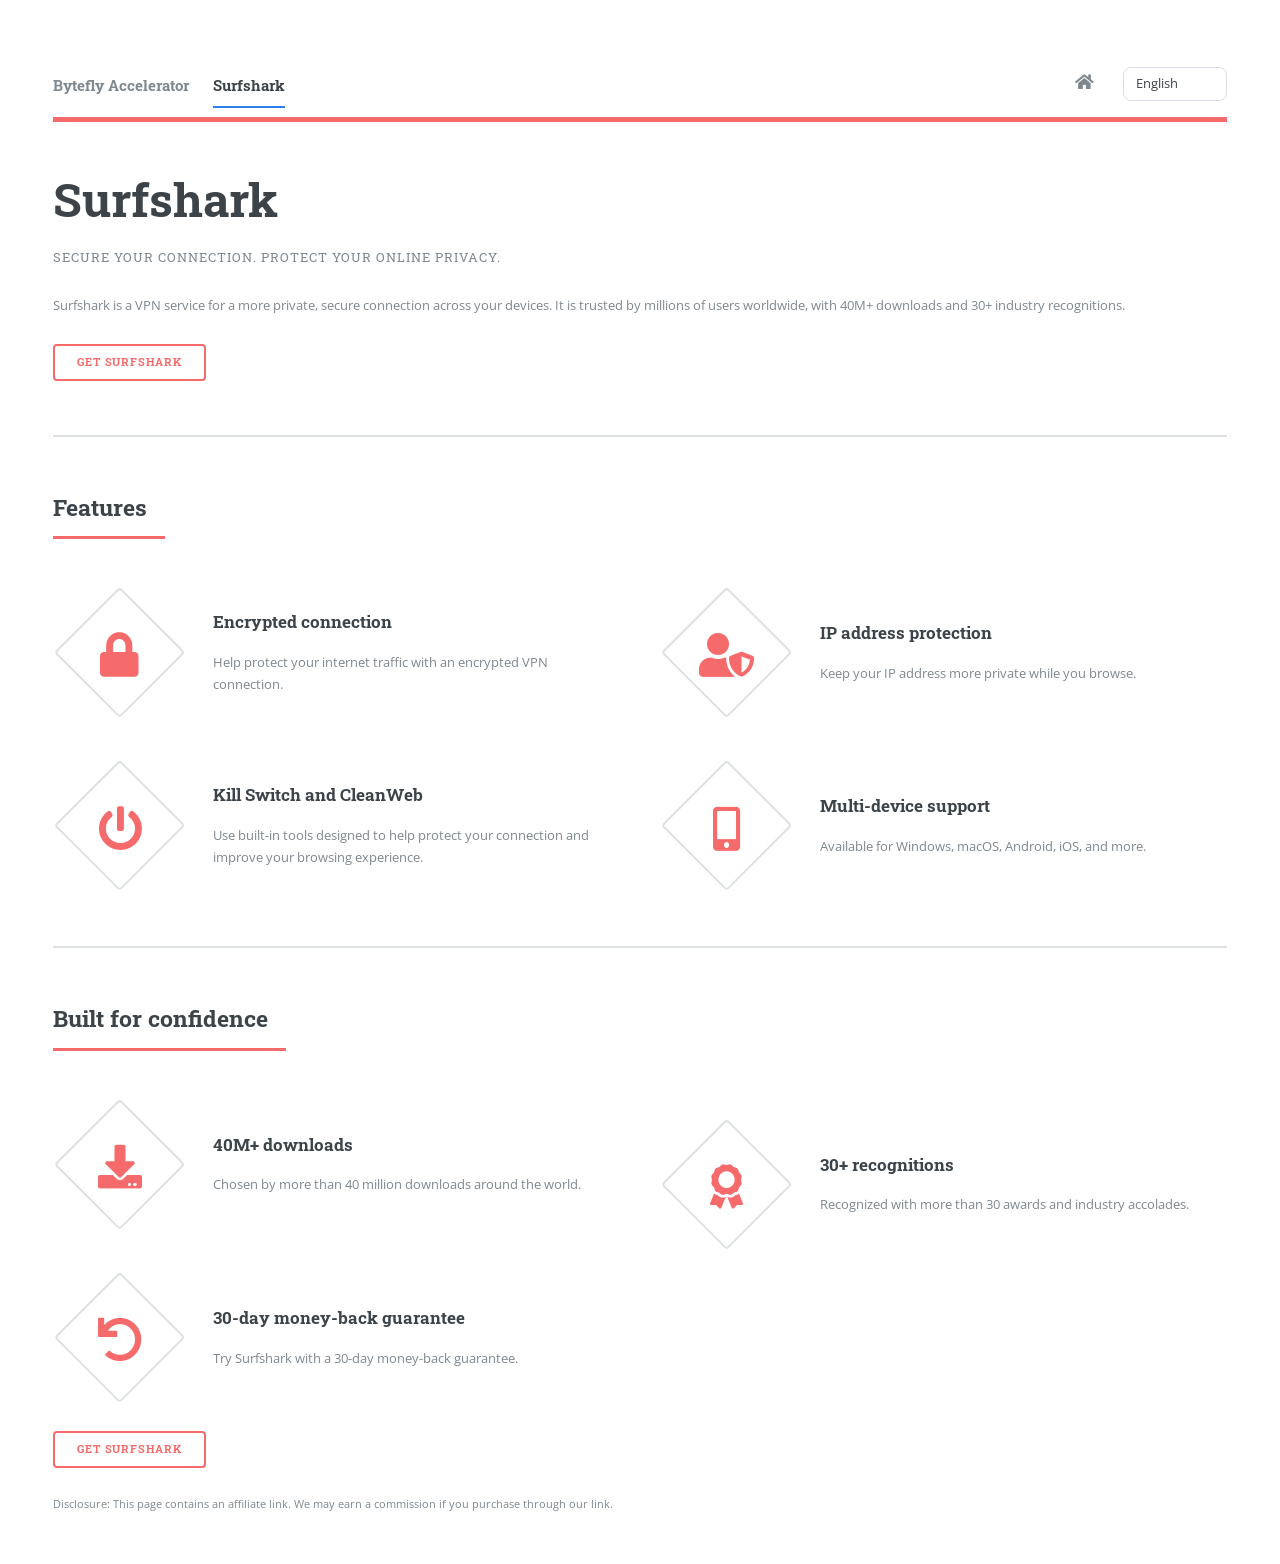
==== en/surfshark/index.html @ b94b8d94 "workflow" ====
<!DOCTYPE HTML>
<html lang="en">
	<head>
		<title>Surfshark VPN | Bytefly Accelerator</title>
		<meta charset="utf-8" />
		<meta name="viewport" content="width=device-width, initial-scale=1, user-scalable=no" />
		<meta name="description" content="Learn more about Surfshark VPN and secure your internet connection across your devices." />
		<meta name="robots" content="index,follow" />
		<link rel="canonical" href="https://www.an1688.com/en/surfshark" />
		<link rel="alternate" hreflang="zh-CN" href="https://www.an1688.com/surfshark" />
		<link rel="alternate" hreflang="en" href="https://www.an1688.com/en/surfshark" />
		<link rel="sitemap" type="application/xml" title="Sitemap" href="/sitemap.xml" />
		<link rel="icon" type="image/png" href="/images/logo.png" />
		<meta property="og:site_name" content="Bytefly Accelerator" />
		<meta property="og:title" content="Surfshark VPN | Bytefly Accelerator" />
		<meta property="og:description" content="Learn more about Surfshark VPN and secure your internet connection across your devices." />
		<meta property="og:url" content="https://www.an1688.com/en/surfshark" />
		<meta property="og:type" content="website" />
		<link rel="stylesheet" href="../../assets/css/main.css" />
	</head>
	<body>
		<div id="wrapper">
			<div id="main">
				<div class="inner">
					<header id="header">
						<nav class="site-tabs" aria-label="Site navigation">
							<a href="../../en.html">Bytefly Accelerator</a>
							<a href="./" class="active" aria-current="page">Surfshark</a>
						</nav>
						<ul class="icons">
							<li><a href="https://www.an1688.com" class="icon solid fa-home"><span class="label">Official Home</span></a></li>
							<li class="lang-switch">
								<select id="langSelect" aria-label="Select language">
									<option value="../../surfshark/">中文</option>
									<option value="./" selected>English</option>
								</select>
							</li>
						</ul>
					</header>

					<section id="banner" class="surfshark-banner">
						<div class="content">
							<header>
								<h1>Surfshark</h1>
								<p>Secure your connection. Protect your online privacy.</p>
							</header>
							<p>Surfshark is a VPN service for a more private, secure connection across your devices. It is trusted by millions of users worldwide, with 40M+ downloads and 30+ industry recognitions.</p>
							<ul class="actions">
								<li><a href="#" class="button big" data-surfshark-cta>Get Surfshark</a></li>
							</ul>
						</div>
					</section>

					<section>
						<header class="major"><h2>Features</h2></header>
						<div class="features">
							<article><span class="icon solid fa-lock"></span><div class="content"><h3>Encrypted connection</h3><p>Help protect your internet traffic with an encrypted VPN connection.</p></div></article>
							<article><span class="icon solid fa-user-shield"></span><div class="content"><h3>IP address protection</h3><p>Keep your IP address more private while you browse.</p></div></article>
							<article><span class="icon solid fa-power-off"></span><div class="content"><h3>Kill Switch and CleanWeb</h3><p>Use built-in tools designed to help protect your connection and improve your browsing experience.</p></div></article>
							<article><span class="icon solid fa-mobile-alt"></span><div class="content"><h3>Multi-device support</h3><p>Available for Windows, macOS, Android, iOS, and more.</p></div></article>
						</div>
					</section>

					<section class="surfshark-trust">
						<header class="major"><h2>Built for confidence</h2></header>
						<div class="features">
							<article><span class="icon solid fa-download"></span><div class="content"><h3>40M+ downloads</h3><p>Chosen by more than 40 million downloads around the world.</p></div></article>
							<article><span class="icon solid fa-award"></span><div class="content"><h3>30+ recognitions</h3><p>Recognized with more than 30 awards and industry accolades.</p></div></article>
							<article><span class="icon solid fa-undo"></span><div class="content"><h3>30-day money-back guarantee</h3><p>Try Surfshark with a 30-day money-back guarantee.</p></div></article>
						</div>
						<ul class="actions"><li><a href="#" class="button big" data-surfshark-cta>Get Surfshark</a></li></ul>
						<p class="affiliate-disclosure">Disclosure: This page contains an affiliate link. We may earn a commission if you purchase through our link.</p>
					</section>
				</div>
			</div>
		</div>
		<script src="../../assets/js/surfshark-affiliate.js"></script>
		<script>document.getElementById('langSelect').addEventListener('change', function () { window.location.href = this.value; });</script>
	</body>
</html>
---- assets/css/main.css ----
@import url(fontawesome-all.min.css);
@import url("https://fonts.googleapis.com/css?family=Open+Sans:400,600,400italic,600italic|Roboto+Slab:400,700");
/*
	Editorial by HTML5 UP
	html5up.net | @ajlkn
	Free for personal and commercial use under the CCA 3.0 license (html5up.net/license)
*/
html, body, div, span, applet, object,
iframe, h1, h2, h3, h4, h5, h6, p, blockquote,
pre, a, abbr, acronym, address, big, cite,
code, del, dfn, em, img, ins, kbd, q, s, samp,
small, strike, strong, sub, sup, tt, var, b,
u, i, center, dl, dt, dd, ol, ul, li, fieldset,
form, label, legend, table, caption, tbody,
tfoot, thead, tr, th, td, article, aside,
canvas, details, embed, figure, figcaption,
footer, header, hgroup, menu, nav, output, ruby,
section, summary, time, mark, audio, video {
  margin: 0;
  padding: 0;
  border: 0;
  font-size: 100%;
  font: inherit;
  vertical-align: baseline; }

article, aside, details, figcaption, figure,
footer, header, hgroup, menu, nav, section {
  display: block; }

body {
  line-height: 1; }

ol, ul {
  list-style: none; }

blockquote, q {
  quotes: none; }
  blockquote:before, blockquote:after, q:before, q:after {
    content: '';
    content: none; }

table {
  border-collapse: collapse;
  border-spacing: 0; }

body {
  -webkit-text-size-adjust: none; }

mark {
  background-color: transparent;
  color: inherit; }

input::-moz-focus-inner {
  border: 0;
  padding: 0; }

input, select, textarea {
  -moz-appearance: none;
  -webkit-appearance: none;
  -ms-appearance: none;
  appearance: none; }

/* Basic */
@-ms-viewport {
  width: device-width; }

body {
  -ms-overflow-style: scrollbar; }

@media screen and (max-width: 480px) {
  html, body {
    min-width: 320px; } }

html {
  box-sizing: border-box; }

*, *:before, *:after {
  box-sizing: inherit; }

body {
  background: #ffffff; }
  body.is-preload *, body.is-preload *:before, body.is-preload *:after, body.is-resizing *, body.is-resizing *:before, body.is-resizing *:after {
    -moz-animation: none !important;
    -webkit-animation: none !important;
    -ms-animation: none !important;
    animation: none !important;
    -moz-transition: none !important;
    -webkit-transition: none !important;
    -ms-transition: none !important;
    transition: none !important; }

/* Type */
body, input, select, textarea {
  color: #7f888f;
  font-family: "Open Sans", sans-serif;
  font-size: 13pt;
  font-weight: 400;
  line-height: 1.65; }
  @media screen and (max-width: 1680px) {
    body, input, select, textarea {
      font-size: 11pt; } }
  @media screen and (max-width: 1280px) {
    body, input, select, textarea {
      font-size: 10pt; } }
  @media screen and (max-width: 360px) {
    body, input, select, textarea {
      font-size: 9pt; } }

a {
  -moz-transition: color 0.2s ease-in-out, border-bottom-color 0.2s ease-in-out;
  -webkit-transition: color 0.2s ease-in-out, border-bottom-color 0.2s ease-in-out;
  -ms-transition: color 0.2s ease-in-out, border-bottom-color 0.2s ease-in-out;
  transition: color 0.2s ease-in-out, border-bottom-color 0.2s ease-in-out;
  border-bottom: dotted 1px;
  color: #f56a6a;
  text-decoration: none; }
  a:hover {
    border-bottom-color: #f56a6a;
    color: #f56a6a !important; }
    a:hover strong {
      color: inherit; }

strong, b {
  color: #3d4449;
  font-weight: 600; }

em, i {
  font-style: italic; }

p {
  margin: 0 0 2em 0; }

h1, h2, h3, h4, h5, h6 {
  color: #3d4449;
  font-family: "Roboto Slab", serif;
  font-weight: 700;
  line-height: 1.5;
  margin: 0 0 1em 0; }
  h1 a, h2 a, h3 a, h4 a, h5 a, h6 a {
    color: inherit;
    text-decoration: none;
    border-bottom: 0; }

h1 {
  font-size: 4em;
  margin: 0 0 0.5em 0;
  line-height: 1.3; }

h2 {
  font-size: 1.75em; }

h3 {
  font-size: 1.25em; }

h4 {
  font-size: 1.1em; }

h5 {
  font-size: 0.9em; }

h6 {
  font-size: 0.7em; }

@media screen and (max-width: 1680px) {
  h1 {
    font-size: 3.5em; } }

@media screen and (max-width: 980px) {
  h1 {
    font-size: 3.25em; } }

@media screen and (max-width: 736px) {
  h1 {
    font-size: 2em;
    line-height: 1.4; }
  h2 {
    font-size: 1.5em; } }

sub {
  font-size: 0.8em;
  position: relative;
  top: 0.5em; }

sup {
  font-size: 0.8em;
  position: relative;
  top: -0.5em; }

blockquote {
  border-left: solid 3px rgba(210, 215, 217, 0.75);
  font-style: italic;
  margin: 0 0 2em 0;
  padding: 0.5em 0 0.5em 2em; }

code {
  background: rgba(230, 235, 237, 0.25);
  border-radius: 0.375em;
  border: solid 1px rgba(210, 215, 217, 0.75);
  font-family: "Courier New", monospace;
  font-size: 0.9em;
  margin: 0 0.25em;
  padding: 0.25em 0.65em; }

pre {
  -webkit-overflow-scrolling: touch;
  font-family: "Courier New", monospace;
  font-size: 0.9em;
  margin: 0 0 2em 0; }
  pre code {
    display: block;
    line-height: 1.75;
    padding: 1em 1.5em;
    overflow-x: auto; }

hr {
  border: 0;
  border-bottom: solid 1px rgba(210, 215, 217, 0.75);
  margin: 2em 0; }
  hr.major {
    margin: 3em 0; }

.align-left {
  text-align: left; }

.align-center {
  text-align: center; }

.align-right {
  text-align: right; }

/* Row */
.row {
  display: flex;
  flex-wrap: wrap;
  box-sizing: border-box;
  align-items: stretch; }
  .row > * {
    box-sizing: border-box; }
  .row.gtr-uniform > * > :last-child {
    margin-bottom: 0; }
  .row.aln-left {
    justify-content: flex-start; }
  .row.aln-center {
    justify-content: center; }
  .row.aln-right {
    justify-content: flex-end; }
  .row.aln-top {
    align-items: flex-start; }
  .row.aln-middle {
    align-items: center; }
  .row.aln-bottom {
    align-items: flex-end; }
  .row > .imp {
    order: -1; }
  .row > .col-1 {
    width: 8.33333%; }
  .row > .off-1 {
    margin-left: 8.33333%; }
  .row > .col-2 {
    width: 16.66667%; }
  .row > .off-2 {
    margin-left: 16.66667%; }
  .row > .col-3 {
    width: 25%; }
  .row > .off-3 {
    margin-left: 25%; }
  .row > .col-4 {
    width: 33.33333%; }
  .row > .off-4 {
    margin-left: 33.33333%; }
  .row > .col-5 {
    width: 41.66667%; }
  .row > .off-5 {
    margin-left: 41.66667%; }
  .row > .col-6 {
    width: 50%; }
  .row > .off-6 {
    margin-left: 50%; }
  .row > .col-7 {
    width: 58.33333%; }
  .row > .off-7 {
    margin-left: 58.33333%; }
  .row > .col-8 {
    width: 66.66667%; }
  .row > .off-8 {
    margin-left: 66.66667%; }
  .row > .col-9 {
    width: 75%; }
  .row > .off-9 {
    margin-left: 75%; }
  .row > .col-10 {
    width: 83.33333%; }
  .row > .off-10 {
    margin-left: 83.33333%; }
  .row > .col-11 {
    width: 91.66667%; }
  .row > .off-11 {
    margin-left: 91.66667%; }
  .row > .col-12 {
    width: 100%; }
  .row > .off-12 {
    margin-left: 100%; }
  .row.gtr-0 {
    margin-top: 0;
    margin-left: 0em; }
    .row.gtr-0 > * {
      padding: 0 0 0 0em; }
    .row.gtr-0.gtr-uniform {
      margin-top: 0em; }
      .row.gtr-0.gtr-uniform > * {
        padding-top: 0em; }
  .row.gtr-25 {
    margin-top: 0;
    margin-left: -0.375em; }
    .row.gtr-25 > * {
      padding: 0 0 0 0.375em; }
    .row.gtr-25.gtr-uniform {
      margin-top: -0.375em; }
      .row.gtr-25.gtr-uniform > * {
        padding-top: 0.375em; }
  .row.gtr-50 {
    margin-top: 0;
    margin-left: -0.75em; }
    .row.gtr-50 > * {
      padding: 0 0 0 0.75em; }
    .row.gtr-50.gtr-uniform {
      margin-top: -0.75em; }
      .row.gtr-50.gtr-uniform > * {
        padding-top: 0.75em; }
  .row {
    margin-top: 0;
    margin-left: -1.5em; }
    .row > * {
      padding: 0 0 0 1.5em; }
    .row.gtr-uniform {
      margin-top: -1.5em; }
      .row.gtr-uniform > * {
        padding-top: 1.5em; }
  .row.gtr-150 {
    margin-top: 0;
    margin-left: -2.25em; }
    .row.gtr-150 > * {
      padding: 0 0 0 2.25em; }
    .row.gtr-150.gtr-uniform {
      margin-top: -2.25em; }
      .row.gtr-150.gtr-uniform > * {
        padding-top: 2.25em; }
  .row.gtr-200 {
    margin-top: 0;
    margin-left: -3em; }
    .row.gtr-200 > * {
      padding: 0 0 0 3em; }
    .row.gtr-200.gtr-uniform {
      margin-top: -3em; }
      .row.gtr-200.gtr-uniform > * {
        padding-top: 3em; }
  @media screen and (max-width: 1680px) {
    .row {
      display: flex;
      flex-wrap: wrap;
      box-sizing: border-box;
      align-items: stretch; }
      .row > * {
        box-sizing: border-box; }
      .row.gtr-uniform > * > :last-child {
        margin-bottom: 0; }
      .row.aln-left {
        justify-content: flex-start; }
      .row.aln-center {
        justify-content: center; }
      .row.aln-right {
        justify-content: flex-end; }
      .row.aln-top {
        align-items: flex-start; }
      .row.aln-middle {
        align-items: center; }
      .row.aln-bottom {
        align-items: flex-end; }
      .row > .imp-xlarge {
        order: -1; }
      .row > .col-1-xlarge {
        width: 8.33333%; }
      .row > .off-1-xlarge {
        margin-left: 8.33333%; }
      .row > .col-2-xlarge {
        width: 16.66667%; }
      .row > .off-2-xlarge {
        margin-left: 16.66667%; }
      .row > .col-3-xlarge {
        width: 25%; }
      .row > .off-3-xlarge {
        margin-left: 25%; }
      .row > .col-4-xlarge {
        width: 33.33333%; }
      .row > .off-4-xlarge {
        margin-left: 33.33333%; }
      .row > .col-5-xlarge {
        width: 41.66667%; }
      .row > .off-5-xlarge {
        margin-left: 41.66667%; }
      .row > .col-6-xlarge {
        width: 50%; }
      .row > .off-6-xlarge {
        margin-left: 50%; }
      .row > .col-7-xlarge {
        width: 58.33333%; }
      .row > .off-7-xlarge {
        margin-left: 58.33333%; }
      .row > .col-8-xlarge {
        width: 66.66667%; }
      .row > .off-8-xlarge {
        margin-left: 66.66667%; }
      .row > .col-9-xlarge {
        width: 75%; }
      .row > .off-9-xlarge {
        margin-left: 75%; }
      .row > .col-10-xlarge {
        width: 83.33333%; }
      .row > .off-10-xlarge {
        margin-left: 83.33333%; }
      .row > .col-11-xlarge {
        width: 91.66667%; }
      .row > .off-11-xlarge {
        margin-left: 91.66667%; }
      .row > .col-12-xlarge {
        width: 100%; }
      .row > .off-12-xlarge {
        margin-left: 100%; }
      .row.gtr-0 {
        margin-top: 0;
        margin-left: 0em; }
        .row.gtr-0 > * {
          padding: 0 0 0 0em; }
        .row.gtr-0.gtr-uniform {
          margin-top: 0em; }
          .row.gtr-0.gtr-uniform > * {
            padding-top: 0em; }
      .row.gtr-25 {
        margin-top: 0;
        margin-left: -0.375em; }
        .row.gtr-25 > * {
          padding: 0 0 0 0.375em; }
        .row.gtr-25.gtr-uniform {
          margin-top: -0.375em; }
          .row.gtr-25.gtr-uniform > * {
            padding-top: 0.375em; }
      .row.gtr-50 {
        margin-top: 0;
        margin-left: -0.75em; }
        .row.gtr-50 > * {
          padding: 0 0 0 0.75em; }
        .row.gtr-50.gtr-uniform {
          margin-top: -0.75em; }
          .row.gtr-50.gtr-uniform > * {
            padding-top: 0.75em; }
      .row {
        margin-top: 0;
        margin-left: -1.5em; }
        .row > * {
          padding: 0 0 0 1.5em; }
        .row.gtr-uniform {
          margin-top: -1.5em; }
          .row.gtr-uniform > * {
            padding-top: 1.5em; }
      .row.gtr-150 {
        margin-top: 0;
        margin-left: -2.25em; }
        .row.gtr-150 > * {
          padding: 0 0 0 2.25em; }
        .row.gtr-150.gtr-uniform {
          margin-top: -2.25em; }
          .row.gtr-150.gtr-uniform > * {
            padding-top: 2.25em; }
      .row.gtr-200 {
        margin-top: 0;
        margin-left: -3em; }
        .row.gtr-200 > * {
          padding: 0 0 0 3em; }
        .row.gtr-200.gtr-uniform {
          margin-top: -3em; }
          .row.gtr-200.gtr-uniform > * {
            padding-top: 3em; } }
  @media screen and (max-width: 1280px) {
    .row {
      display: flex;
      flex-wrap: wrap;
      box-sizing: border-box;
      align-items: stretch; }
      .row > * {
        box-sizing: border-box; }
      .row.gtr-uniform > * > :last-child {
        margin-bottom: 0; }
      .row.aln-left {
        justify-content: flex-start; }
      .row.aln-center {
        justify-content: center; }
      .row.aln-right {
        justify-content: flex-end; }
      .row.aln-top {
        align-items: flex-start; }
      .row.aln-middle {
        align-items: center; }
      .row.aln-bottom {
        align-items: flex-end; }
      .row > .imp-large {
        order: -1; }
      .row > .col-1-large {
        width: 8.33333%; }
      .row > .off-1-large {
        margin-left: 8.33333%; }
      .row > .col-2-large {
        width: 16.66667%; }
      .row > .off-2-large {
        margin-left: 16.66667%; }
      .row > .col-3-large {
        width: 25%; }
      .row > .off-3-large {
        margin-left: 25%; }
      .row > .col-4-large {
        width: 33.33333%; }
      .row > .off-4-large {
        margin-left: 33.33333%; }
      .row > .col-5-large {
        width: 41.66667%; }
      .row > .off-5-large {
        margin-left: 41.66667%; }
      .row > .col-6-large {
        width: 50%; }
      .row > .off-6-large {
        margin-left: 50%; }
      .row > .col-7-large {
        width: 58.33333%; }
      .row > .off-7-large {
        margin-left: 58.33333%; }
      .row > .col-8-large {
        width: 66.66667%; }
      .row > .off-8-large {
        margin-left: 66.66667%; }
      .row > .col-9-large {
        width: 75%; }
      .row > .off-9-large {
        margin-left: 75%; }
      .row > .col-10-large {
        width: 83.33333%; }
      .row > .off-10-large {
        margin-left: 83.33333%; }
      .row > .col-11-large {
        width: 91.66667%; }
      .row > .off-11-large {
        margin-left: 91.66667%; }
      .row > .col-12-large {
        width: 100%; }
      .row > .off-12-large {
        margin-left: 100%; }
      .row.gtr-0 {
        margin-top: 0;
        margin-left: 0em; }
        .row.gtr-0 > * {
          padding: 0 0 0 0em; }
        .row.gtr-0.gtr-uniform {
          margin-top: 0em; }
          .row.gtr-0.gtr-uniform > * {
            padding-top: 0em; }
      .row.gtr-25 {
        margin-top: 0;
        margin-left: -0.375em; }
        .row.gtr-25 > * {
          padding: 0 0 0 0.375em; }
        .row.gtr-25.gtr-uniform {
          margin-top: -0.375em; }
          .row.gtr-25.gtr-uniform > * {
            padding-top: 0.375em; }
      .row.gtr-50 {
        margin-top: 0;
        margin-left: -0.75em; }
        .row.gtr-50 > * {
          padding: 0 0 0 0.75em; }
        .row.gtr-50.gtr-uniform {
          margin-top: -0.75em; }
          .row.gtr-50.gtr-uniform > * {
            padding-top: 0.75em; }
      .row {
        margin-top: 0;
        margin-left: -1.5em; }
        .row > * {
          padding: 0 0 0 1.5em; }
        .row.gtr-uniform {
          margin-top: -1.5em; }
          .row.gtr-uniform > * {
            padding-top: 1.5em; }
      .row.gtr-150 {
        margin-top: 0;
        margin-left: -2.25em; }
        .row.gtr-150 > * {
          padding: 0 0 0 2.25em; }
        .row.gtr-150.gtr-uniform {
          margin-top: -2.25em; }
          .row.gtr-150.gtr-uniform > * {
            padding-top: 2.25em; }
      .row.gtr-200 {
        margin-top: 0;
        margin-left: -3em; }
        .row.gtr-200 > * {
          padding: 0 0 0 3em; }
        .row.gtr-200.gtr-uniform {
          margin-top: -3em; }
          .row.gtr-200.gtr-uniform > * {
            padding-top: 3em; } }
  @media screen and (max-width: 980px) {
    .row {
      display: flex;
      flex-wrap: wrap;
      box-sizing: border-box;
      align-items: stretch; }
      .row > * {
        box-sizing: border-box; }
      .row.gtr-uniform > * > :last-child {
        margin-bottom: 0; }
      .row.aln-left {
        justify-content: flex-start; }
      .row.aln-center {
        justify-content: center; }
      .row.aln-right {
        justify-content: flex-end; }
      .row.aln-top {
        align-items: flex-start; }
      .row.aln-middle {
        align-items: center; }
      .row.aln-bottom {
        align-items: flex-end; }
      .row > .imp-medium {
        order: -1; }
      .row > .col-1-medium {
        width: 8.33333%; }
      .row > .off-1-medium {
        margin-left: 8.33333%; }
      .row > .col-2-medium {
        width: 16.66667%; }
      .row > .off-2-medium {
        margin-left: 16.66667%; }
      .row > .col-3-medium {
        width: 25%; }
      .row > .off-3-medium {
        margin-left: 25%; }
      .row > .col-4-medium {
        width: 33.33333%; }
      .row > .off-4-medium {
        margin-left: 33.33333%; }
      .row > .col-5-medium {
        width: 41.66667%; }
      .row > .off-5-medium {
        margin-left: 41.66667%; }
      .row > .col-6-medium {
        width: 50%; }
      .row > .off-6-medium {
        margin-left: 50%; }
      .row > .col-7-medium {
        width: 58.33333%; }
      .row > .off-7-medium {
        margin-left: 58.33333%; }
      .row > .col-8-medium {
        width: 66.66667%; }
      .row > .off-8-medium {
        margin-left: 66.66667%; }
      .row > .col-9-medium {
        width: 75%; }
      .row > .off-9-medium {
        margin-left: 75%; }
      .row > .col-10-medium {
        width: 83.33333%; }
      .row > .off-10-medium {
        margin-left: 83.33333%; }
      .row > .col-11-medium {
        width: 91.66667%; }
      .row > .off-11-medium {
        margin-left: 91.66667%; }
      .row > .col-12-medium {
        width: 100%; }
      .row > .off-12-medium {
        margin-left: 100%; }
      .row.gtr-0 {
        margin-top: 0;
        margin-left: 0em; }
        .row.gtr-0 > * {
          padding: 0 0 0 0em; }
        .row.gtr-0.gtr-uniform {
          margin-top: 0em; }
          .row.gtr-0.gtr-uniform > * {
            padding-top: 0em; }
      .row.gtr-25 {
        margin-top: 0;
        margin-left: -0.375em; }
        .row.gtr-25 > * {
          padding: 0 0 0 0.375em; }
        .row.gtr-25.gtr-uniform {
          margin-top: -0.375em; }
          .row.gtr-25.gtr-uniform > * {
            padding-top: 0.375em; }
      .row.gtr-50 {
        margin-top: 0;
        margin-left: -0.75em; }
        .row.gtr-50 > * {
          padding: 0 0 0 0.75em; }
        .row.gtr-50.gtr-uniform {
          margin-top: -0.75em; }
          .row.gtr-50.gtr-uniform > * {
            padding-top: 0.75em; }
      .row {
        margin-top: 0;
        margin-left: -1.5em; }
        .row > * {
          padding: 0 0 0 1.5em; }
        .row.gtr-uniform {
          margin-top: -1.5em; }
          .row.gtr-uniform > * {
            padding-top: 1.5em; }
      .row.gtr-150 {
        margin-top: 0;
        margin-left: -2.25em; }
        .row.gtr-150 > * {
          padding: 0 0 0 2.25em; }
        .row.gtr-150.gtr-uniform {
          margin-top: -2.25em; }
          .row.gtr-150.gtr-uniform > * {
            padding-top: 2.25em; }
      .row.gtr-200 {
        margin-top: 0;
        margin-left: -3em; }
        .row.gtr-200 > * {
          padding: 0 0 0 3em; }
        .row.gtr-200.gtr-uniform {
          margin-top: -3em; }
          .row.gtr-200.gtr-uniform > * {
            padding-top: 3em; } }
  @media screen and (max-width: 736px) {
    .row {
      display: flex;
      flex-wrap: wrap;
      box-sizing: border-box;
      align-items: stretch; }
      .row > * {
        box-sizing: border-box; }
      .row.gtr-uniform > * > :last-child {
        margin-bottom: 0; }
      .row.aln-left {
        justify-content: flex-start; }
      .row.aln-center {
        justify-content: center; }
      .row.aln-right {
        justify-content: flex-end; }
      .row.aln-top {
        align-items: flex-start; }
      .row.aln-middle {
        align-items: center; }
      .row.aln-bottom {
        align-items: flex-end; }
      .row > .imp-small {
        order: -1; }
      .row > .col-1-small {
        width: 8.33333%; }
      .row > .off-1-small {
        margin-left: 8.33333%; }
      .row > .col-2-small {
        width: 16.66667%; }
      .row > .off-2-small {
        margin-left: 16.66667%; }
      .row > .col-3-small {
        width: 25%; }
      .row > .off-3-small {
        margin-left: 25%; }
      .row > .col-4-small {
        width: 33.33333%; }
      .row > .off-4-small {
        margin-left: 33.33333%; }
      .row > .col-5-small {
        width: 41.66667%; }
      .row > .off-5-small {
        margin-left: 41.66667%; }
      .row > .col-6-small {
        width: 50%; }
      .row > .off-6-small {
        margin-left: 50%; }
      .row > .col-7-small {
        width: 58.33333%; }
      .row > .off-7-small {
        margin-left: 58.33333%; }
      .row > .col-8-small {
        width: 66.66667%; }
      .row > .off-8-small {
        margin-left: 66.66667%; }
      .row > .col-9-small {
        width: 75%; }
      .row > .off-9-small {
        margin-left: 75%; }
      .row > .col-10-small {
        width: 83.33333%; }
      .row > .off-10-small {
        margin-left: 83.33333%; }
      .row > .col-11-small {
        width: 91.66667%; }
      .row > .off-11-small {
        margin-left: 91.66667%; }
      .row > .col-12-small {
        width: 100%; }
      .row > .off-12-small {
        margin-left: 100%; }
      .row.gtr-0 {
        margin-top: 0;
        margin-left: 0em; }
        .row.gtr-0 > * {
          padding: 0 0 0 0em; }
        .row.gtr-0.gtr-uniform {
          margin-top: 0em; }
          .row.gtr-0.gtr-uniform > * {
            padding-top: 0em; }
      .row.gtr-25 {
        margin-top: 0;
        margin-left: -0.375em; }
        .row.gtr-25 > * {
          padding: 0 0 0 0.375em; }
        .row.gtr-25.gtr-uniform {
          margin-top: -0.375em; }
          .row.gtr-25.gtr-uniform > * {
            padding-top: 0.375em; }
      .row.gtr-50 {
        margin-top: 0;
        margin-left: -0.75em; }
        .row.gtr-50 > * {
          padding: 0 0 0 0.75em; }
        .row.gtr-50.gtr-uniform {
          margin-top: -0.75em; }
          .row.gtr-50.gtr-uniform > * {
            padding-top: 0.75em; }
      .row {
        margin-top: 0;
        margin-left: -1.5em; }
        .row > * {
          padding: 0 0 0 1.5em; }
        .row.gtr-uniform {
          margin-top: -1.5em; }
          .row.gtr-uniform > * {
            padding-top: 1.5em; }
      .row.gtr-150 {
        margin-top: 0;
        margin-left: -2.25em; }
        .row.gtr-150 > * {
          padding: 0 0 0 2.25em; }
        .row.gtr-150.gtr-uniform {
          margin-top: -2.25em; }
          .row.gtr-150.gtr-uniform > * {
            padding-top: 2.25em; }
      .row.gtr-200 {
        margin-top: 0;
        margin-left: -3em; }
        .row.gtr-200 > * {
          padding: 0 0 0 3em; }
        .row.gtr-200.gtr-uniform {
          margin-top: -3em; }
          .row.gtr-200.gtr-uniform > * {
            padding-top: 3em; } }
  @media screen and (max-width: 480px) {
    .row {
      display: flex;
      flex-wrap: wrap;
      box-sizing: border-box;
      align-items: stretch; }
      .row > * {
        box-sizing: border-box; }
      .row.gtr-uniform > * > :last-child {
        margin-bottom: 0; }
      .row.aln-left {
        justify-content: flex-start; }
      .row.aln-center {
        justify-content: center; }
      .row.aln-right {
        justify-content: flex-end; }
      .row.aln-top {
        align-items: flex-start; }
      .row.aln-middle {
        align-items: center; }
      .row.aln-bottom {
        align-items: flex-end; }
      .row > .imp-xsmall {
        order: -1; }
      .row > .col-1-xsmall {
        width: 8.33333%; }
      .row > .off-1-xsmall {
        margin-left: 8.33333%; }
      .row > .col-2-xsmall {
        width: 16.66667%; }
      .row > .off-2-xsmall {
        margin-left: 16.66667%; }
      .row > .col-3-xsmall {
        width: 25%; }
      .row > .off-3-xsmall {
        margin-left: 25%; }
      .row > .col-4-xsmall {
        width: 33.33333%; }
      .row > .off-4-xsmall {
        margin-left: 33.33333%; }
      .row > .col-5-xsmall {
        width: 41.66667%; }
      .row > .off-5-xsmall {
        margin-left: 41.66667%; }
      .row > .col-6-xsmall {
        width: 50%; }
      .row > .off-6-xsmall {
        margin-left: 50%; }
      .row > .col-7-xsmall {
        width: 58.33333%; }
      .row > .off-7-xsmall {
        margin-left: 58.33333%; }
      .row > .col-8-xsmall {
        width: 66.66667%; }
      .row > .off-8-xsmall {
        margin-left: 66.66667%; }
      .row > .col-9-xsmall {
        width: 75%; }
      .row > .off-9-xsmall {
        margin-left: 75%; }
      .row > .col-10-xsmall {
        width: 83.33333%; }
      .row > .off-10-xsmall {
        margin-left: 83.33333%; }
      .row > .col-11-xsmall {
        width: 91.66667%; }
      .row > .off-11-xsmall {
        margin-left: 91.66667%; }
      .row > .col-12-xsmall {
        width: 100%; }
      .row > .off-12-xsmall {
        margin-left: 100%; }
      .row.gtr-0 {
        margin-top: 0;
        margin-left: 0em; }
        .row.gtr-0 > * {
          padding: 0 0 0 0em; }
        .row.gtr-0.gtr-uniform {
          margin-top: 0em; }
          .row.gtr-0.gtr-uniform > * {
            padding-top: 0em; }
      .row.gtr-25 {
        margin-top: 0;
        margin-left: -0.375em; }
        .row.gtr-25 > * {
          padding: 0 0 0 0.375em; }
        .row.gtr-25.gtr-uniform {
          margin-top: -0.375em; }
          .row.gtr-25.gtr-uniform > * {
            padding-top: 0.375em; }
      .row.gtr-50 {
        margin-top: 0;
        margin-left: -0.75em; }
        .row.gtr-50 > * {
          padding: 0 0 0 0.75em; }
        .row.gtr-50.gtr-uniform {
          margin-top: -0.75em; }
          .row.gtr-50.gtr-uniform > * {
            padding-top: 0.75em; }
      .row {
        margin-top: 0;
        margin-left: -1.5em; }
        .row > * {
          padding: 0 0 0 1.5em; }
        .row.gtr-uniform {
          margin-top: -1.5em; }
          .row.gtr-uniform > * {
            padding-top: 1.5em; }
      .row.gtr-150 {
        margin-top: 0;
        margin-left: -2.25em; }
        .row.gtr-150 > * {
          padding: 0 0 0 2.25em; }
        .row.gtr-150.gtr-uniform {
          margin-top: -2.25em; }
          .row.gtr-150.gtr-uniform > * {
            padding-top: 2.25em; }
      .row.gtr-200 {
        margin-top: 0;
        margin-left: -3em; }
        .row.gtr-200 > * {
          padding: 0 0 0 3em; }
        .row.gtr-200.gtr-uniform {
          margin-top: -3em; }
          .row.gtr-200.gtr-uniform > * {
            padding-top: 3em; } }

/* Section/Article */
section.special, article.special {
  text-align: center; }

header p {
  font-family: "Roboto Slab", serif;
  font-size: 1em;
  font-weight: 400;
  letter-spacing: 0.075em;
  margin-top: -0.5em;
  text-transform: uppercase; }

header.major > :last-child {
  border-bottom: solid 3px #f56a6a;
  display: inline-block;
  margin: 0 0 2em 0;
  padding: 0 0.75em 0.5em 0; }

header.main > :last-child {
  margin: 0 0 1em 0; }

/* Form */
form {
  margin: 0 0 2em 0; }

label {
  color: #3d4449;
  display: block;
  font-size: 0.9em;
  font-weight: 600;
  margin: 0 0 1em 0; }

input[type="text"],
input[type="password"],
input[type="email"],
input[type="tel"],
input[type="search"],
input[type="url"],
select,
textarea {
  -moz-appearance: none;
  -webkit-appearance: none;
  -ms-appearance: none;
  appearance: none;
  background: #ffffff;
  border-radius: 0.375em;
  border: none;
  border: solid 1px rgba(210, 215, 217, 0.75);
  color: inherit;
  display: block;
  outline: 0;
  padding: 0 1em;
  text-decoration: none;
  width: 100%; }
  input[type="text"]:invalid,
  input[type="password"]:invalid,
  input[type="email"]:invalid,
  input[type="tel"]:invalid,
  input[type="search"]:invalid,
  input[type="url"]:invalid,
  select:invalid,
  textarea:invalid {
    box-shadow: none; }
  input[type="text"]:focus,
  input[type="password"]:focus,
  input[type="email"]:focus,
  input[type="tel"]:focus,
  input[type="search"]:focus,
  input[type="url"]:focus,
  select:focus,
  textarea:focus {
    border-color: #f56a6a;
    box-shadow: 0 0 0 1px #f56a6a; }

select {
  background-image: url("data:image/svg+xml;charset=utf8,%3Csvg xmlns='http://www.w3.org/2000/svg' width='40' height='40' preserveAspectRatio='none' viewBox='0 0 40 40'%3E%3Cpath d='M9.4,12.3l10.4,10.4l10.4-10.4c0.2-0.2,0.5-0.4,0.9-0.4c0.3,0,0.6,0.1,0.9,0.4l3.3,3.3c0.2,0.2,0.4,0.5,0.4,0.9 c0,0.4-0.1,0.6-0.4,0.9L20.7,31.9c-0.2,0.2-0.5,0.4-0.9,0.4c-0.3,0-0.6-0.1-0.9-0.4L4.3,17.3c-0.2-0.2-0.4-0.5-0.4-0.9 c0-0.4,0.1-0.6,0.4-0.9l3.3-3.3c0.2-0.2,0.5-0.4,0.9-0.4S9.1,12.1,9.4,12.3z' fill='rgba(210, 215, 217, 0.75)' /%3E%3C/svg%3E");
  background-size: 1.25em;
  background-repeat: no-repeat;
  background-position: calc(100% - 1em) center;
  height: 2.75em;
  padding-right: 2.75em;
  text-overflow: ellipsis; }
  select option {
    color: #3d4449;
    background: #ffffff; }
  select:focus::-ms-value {
    background-color: transparent; }
  select::-ms-expand {
    display: none; }

input[type="text"],
input[type="password"],
input[type="email"],
input[type="tel"],
input[type="search"],
input[type="url"],
select {
  height: 2.75em; }

textarea {
  padding: 0.75em 1em; }

input[type="checkbox"],
input[type="radio"] {
  -moz-appearance: none;
  -webkit-appearance: none;
  -ms-appearance: none;
  appearance: none;
  display: block;
  float: left;
  margin-right: -2em;
  opacity: 0;
  width: 1em;
  z-index: -1; }
  input[type="checkbox"] + label,
  input[type="radio"] + label {
    text-decoration: none;
    color: #7f888f;
    cursor: pointer;
    display: inline-block;
    font-size: 1em;
    font-weight: 400;
    padding-left: 2.4em;
    padding-right: 0.75em;
    position: relative; }
    input[type="checkbox"] + label:before,
    input[type="radio"] + label:before {
      -moz-osx-font-smoothing: grayscale;
      -webkit-font-smoothing: antialiased;
      display: inline-block;
      font-style: normal;
      font-variant: normal;
      text-rendering: auto;
      line-height: 1;
      text-transform: none !important;
      font-family: 'Font Awesome 5 Free';
      font-weight: 900; }
    input[type="checkbox"] + label:before,
    input[type="radio"] + label:before {
      background: #ffffff;
      border-radius: 0.375em;
      border: solid 1px rgba(210, 215, 217, 0.75);
      content: '';
      display: inline-block;
      font-size: 0.8em;
      height: 2.0625em;
      left: 0;
      line-height: 2.0625em;
      position: absolute;
      text-align: center;
      top: 0;
      width: 2.0625em; }
  input[type="checkbox"]:checked + label:before,
  input[type="radio"]:checked + label:before {
    background: #3d4449;
    border-color: #3d4449;
    color: #ffffff;
    content: '\f00c'; }
  input[type="checkbox"]:focus + label:before,
  input[type="radio"]:focus + label:before {
    border-color: #f56a6a;
    box-shadow: 0 0 0 1px #f56a6a; }

input[type="checkbox"] + label:before {
  border-radius: 0.375em; }

input[type="radio"] + label:before {
  border-radius: 100%; }

::-webkit-input-placeholder {
  color: #9fa3a6 !important;
  opacity: 1.0; }

:-moz-placeholder {
  color: #9fa3a6 !important;
  opacity: 1.0; }

::-moz-placeholder {
  color: #9fa3a6 !important;
  opacity: 1.0; }

:-ms-input-placeholder {
  color: #9fa3a6 !important;
  opacity: 1.0; }

/* Box */
.box {
  border-radius: 0.375em;
  border: solid 1px rgba(210, 215, 217, 0.75);
  margin-bottom: 2em;
  padding: 1.5em; }
  .box > :last-child,
  .box > :last-child > :last-child,
  .box > :last-child > :last-child > :last-child {
    margin-bottom: 0; }
  .box.alt {
    border: 0;
    border-radius: 0;
    padding: 0; }

/* Icon */
.icon {
  text-decoration: none;
  border-bottom: none;
  position: relative; }
  .icon:before {
    -moz-osx-font-smoothing: grayscale;
    -webkit-font-smoothing: antialiased;
    display: inline-block;
    font-style: normal;
    font-variant: normal;
    text-rendering: auto;
    line-height: 1;
    text-transform: none !important;
    font-family: 'Font Awesome 5 Free';
    font-weight: 400; }
  .icon > .label {
    display: none; }
  .icon:before {
    line-height: inherit; }
  .icon.solid:before {
    font-weight: 900; }
  .icon.brands:before {
    font-family: 'Font Awesome 5 Brands'; }

/* Image */
.image {
  border-radius: 0.375em;
  border: 0;
  display: inline-block;
  position: relative; }
  .image img {
    border-radius: 0.375em;
    display: block; }
  .image.left, .image.right {
    max-width: 40%; }
    .image.left img, .image.right img {
      width: 100%; }
  .image.left {
    float: left;
    padding: 0 1.5em 1em 0;
    top: 0.25em; }
  .image.right {
    float: right;
    padding: 0 0 1em 1.5em;
    top: 0.25em; }
  .image.fit {
    display: block;
    margin: 0 0 2em 0;
    width: 100%; }
    .image.fit img {
      width: 100%; }
  .image.main {
    display: block;
    margin: 0 0 3em 0;
    width: 100%; }
    .image.main img {
      width: 100%; }

a.image {
  overflow: hidden; }
  a.image img {
    -moz-transition: -moz-transform 0.2s ease;
    -webkit-transition: -webkit-transform 0.2s ease;
    -ms-transition: -ms-transform 0.2s ease;
    transition: transform 0.2s ease; }
  a.image:hover img {
    -moz-transform: scale(1.075);
    -webkit-transform: scale(1.075);
    -ms-transform: scale(1.075);
    transform: scale(1.075); }

/* List */
ol {
  list-style: decimal;
  margin: 0 0 2em 0;
  padding-left: 1.25em; }
  ol li {
    padding-left: 0.25em; }

ul {
  list-style: disc;
  margin: 0 0 2em 0;
  padding-left: 1em; }
  ul li {
    padding-left: 0.5em; }
  ul.alt {
    list-style: none;
    padding-left: 0; }
    ul.alt li {
      border-top: solid 1px rgba(210, 215, 217, 0.75);
      padding: 0.5em 0; }
      ul.alt li:first-child {
        border-top: 0;
        padding-top: 0; }

dl {
  margin: 0 0 2em 0; }
  dl dt {
    display: block;
    font-weight: 600;
    margin: 0 0 1em 0; }
  dl dd {
    margin-left: 2em; }

/* Actions */
ul.actions {
  display: -moz-flex;
  display: -webkit-flex;
  display: -ms-flex;
  display: flex;
  cursor: default;
  list-style: none;
  margin-left: -1em;
  padding-left: 0; }
  ul.actions li {
    padding: 0 0 0 1em;
    vertical-align: middle; }
  ul.actions.special {
    -moz-justify-content: center;
    -webkit-justify-content: center;
    -ms-justify-content: center;
    justify-content: center;
    width: 100%;
    margin-left: 0; }
    ul.actions.special li:first-child {
      padding-left: 0; }
  ul.actions.stacked {
    -moz-flex-direction: column;
    -webkit-flex-direction: column;
    -ms-flex-direction: column;
    flex-direction: column;
    margin-left: 0; }
    ul.actions.stacked li {
      padding: 1.3em 0 0 0; }
      ul.actions.stacked li:first-child {
        padding-top: 0; }
  ul.actions.fit {
    width: calc(100% + 1em); }
    ul.actions.fit li {
      -moz-flex-grow: 1;
      -webkit-flex-grow: 1;
      -ms-flex-grow: 1;
      flex-grow: 1;
      -moz-flex-shrink: 1;
      -webkit-flex-shrink: 1;
      -ms-flex-shrink: 1;
      flex-shrink: 1;
      width: 100%; }
      ul.actions.fit li > * {
        width: 100%; }
    ul.actions.fit.stacked {
      width: 100%; }

/* Icons */
ul.icons {
  cursor: default;
  list-style: none;
  padding-left: 0; }
  ul.icons li {
    display: inline-block;
    padding: 0 1em 0 0; }
    ul.icons li:last-child {
      padding-right: 0; }
    ul.icons li .icon {
      color: inherit; }
      ul.icons li .icon:before {
        font-size: 1.25em; }

/* Contact */
ul.contact {
  list-style: none;
  padding: 0; }
  ul.contact li {
    text-decoration: none;
    border-top: solid 1px rgba(210, 215, 217, 0.75);
    margin: 1.5em 0 0 0;
    padding: 1.5em 0 0 3em;
    position: relative; }
    ul.contact li:before {
      -moz-osx-font-smoothing: grayscale;
      -webkit-font-smoothing: antialiased;
      display: inline-block;
      font-style: normal;
      font-variant: normal;
      text-rendering: auto;
      line-height: 1;
      text-transform: none !important;
      font-family: 'Font Awesome 5 Free';
      font-weight: 400; }
    ul.contact li:before {
      color: #f56a6a;
      display: inline-block;
      font-size: 1.5em;
      height: 1.125em;
      left: 0;
      line-height: 1.125em;
      position: absolute;
      text-align: center;
      top: 1em;
      width: 1.5em; }
    ul.contact li:first-child {
      border-top: 0;
      margin-top: 0;
      padding-top: 0; }
      ul.contact li:first-child:before {
        top: 0; }
    ul.contact li a {
      color: inherit; }

/* Pagination */
ul.pagination {
  cursor: default;
  list-style: none;
  padding-left: 0; }
  ul.pagination li {
    display: inline-block;
    padding-left: 0;
    vertical-align: middle; }
    ul.pagination li > .page {
      -moz-transition: background-color 0.2s ease-in-out, color 0.2s ease-in-out;
      -webkit-transition: background-color 0.2s ease-in-out, color 0.2s ease-in-out;
      -ms-transition: background-color 0.2s ease-in-out, color 0.2s ease-in-out;
      transition: background-color 0.2s ease-in-out, color 0.2s ease-in-out;
      border-bottom: 0;
      border-radius: 0.375em;
      display: inline-block;
      font-size: 0.8em;
      font-weight: 600;
      height: 2em;
      line-height: 2em;
      margin: 0 0.125em;
      min-width: 2em;
      padding: 0 0.5em;
      text-align: center; }
      ul.pagination li > .page.active {
        background-color: #f56a6a;
        color: #ffffff !important; }
        ul.pagination li > .page.active:hover {
          background-color: #f67878; }
        ul.pagination li > .page.active:active {
          background-color: #f45c5c; }
    ul.pagination li:first-child {
      padding-right: 0.75em; }
    ul.pagination li:last-child {
      padding-left: 0.75em; }
  @media screen and (max-width: 480px) {
    ul.pagination li:nth-child(n+2):nth-last-child(n+2) {
      display: none; }
    ul.pagination li:first-child {
      padding-right: 0; } }

/* Table */
.table-wrapper {
  -webkit-overflow-scrolling: touch;
  overflow-x: auto; }

table {
  margin: 0 0 2em 0;
  width: 100%; }
  table tbody tr {
    border: solid 1px rgba(210, 215, 217, 0.75);
    border-left: 0;
    border-right: 0; }
    table tbody tr:nth-child(2n + 1) {
      background-color: rgba(230, 235, 237, 0.25); }
  table td {
    padding: 0.75em 0.75em; }
  table th {
    color: #3d4449;
    font-size: 0.9em;
    font-weight: 600;
    padding: 0 0.75em 0.75em 0.75em;
    text-align: left; }
  table thead {
    border-bottom: solid 2px rgba(210, 215, 217, 0.75); }
  table tfoot {
    border-top: solid 2px rgba(210, 215, 217, 0.75); }
  table.alt {
    border-collapse: separate; }
    table.alt tbody tr td {
      border: solid 1px rgba(210, 215, 217, 0.75);
      border-left-width: 0;
      border-top-width: 0; }
      table.alt tbody tr td:first-child {
        border-left-width: 1px; }
    table.alt tbody tr:first-child td {
      border-top-width: 1px; }
    table.alt thead {
      border-bottom: 0; }
    table.alt tfoot {
      border-top: 0; }

/* Button */
input[type="submit"],
input[type="reset"],
input[type="button"],
button,
.button {
  -moz-appearance: none;
  -webkit-appearance: none;
  -ms-appearance: none;
  appearance: none;
  -moz-transition: background-color 0.2s ease-in-out, color 0.2s ease-in-out;
  -webkit-transition: background-color 0.2s ease-in-out, color 0.2s ease-in-out;
  -ms-transition: background-color 0.2s ease-in-out, color 0.2s ease-in-out;
  transition: background-color 0.2s ease-in-out, color 0.2s ease-in-out;
  background-color: transparent;
  border-radius: 0.375em;
  border: 0;
  box-shadow: inset 0 0 0 2px #f56a6a;
  color: #f56a6a !important;
  cursor: pointer;
  display: inline-block;
  font-family: "Roboto Slab", serif;
  font-size: 0.8em;
  font-weight: 700;
  height: 3.5em;
  letter-spacing: 0.075em;
  line-height: 3.5em;
  padding: 0 2.25em;
  text-align: center;
  text-decoration: none;
  text-transform: uppercase;
  white-space: nowrap; }
  input[type="submit"]:hover,
  input[type="reset"]:hover,
  input[type="button"]:hover,
  button:hover,
  .button:hover {
    background-color: rgba(245, 106, 106, 0.05); }
  input[type="submit"]:active,
  input[type="reset"]:active,
  input[type="button"]:active,
  button:active,
  .button:active {
    background-color: rgba(245, 106, 106, 0.15); }
  input[type="submit"].icon:before,
  input[type="reset"].icon:before,
  input[type="button"].icon:before,
  button.icon:before,
  .button.icon:before {
    margin-right: 0.5em; }
  input[type="submit"].fit,
  input[type="reset"].fit,
  input[type="button"].fit,
  button.fit,
  .button.fit {
    width: 100%; }
  input[type="submit"].small,
  input[type="reset"].small,
  input[type="button"].small,
  button.small,
  .button.small {
    font-size: 0.6em; }
  input[type="submit"].large,
  input[type="reset"].large,
  input[type="button"].large,
  button.large,
  .button.large {
    font-size: 1em;
    height: 3.65em;
    line-height: 3.65em; }
  input[type="submit"].primary,
  input[type="reset"].primary,
  input[type="button"].primary,
  button.primary,
  .button.primary {
    background-color: #f56a6a;
    box-shadow: none;
    color: #ffffff !important; }
    input[type="submit"].primary:hover,
    input[type="reset"].primary:hover,
    input[type="button"].primary:hover,
    button.primary:hover,
    .button.primary:hover {
      background-color: #f67878; }
    input[type="submit"].primary:active,
    input[type="reset"].primary:active,
    input[type="button"].primary:active,
    button.primary:active,
    .button.primary:active {
      background-color: #f45c5c; }
  input[type="submit"].disabled, input[type="submit"]:disabled,
  input[type="reset"].disabled,
  input[type="reset"]:disabled,
  input[type="button"].disabled,
  input[type="button"]:disabled,
  button.disabled,
  button:disabled,
  .button.disabled,
  .button:disabled {
    pointer-events: none;
    opacity: 0.25; }

/* Mini Posts */
.mini-posts article {
  border-top: solid 1px rgba(210, 215, 217, 0.75);
  margin-top: 2em;
  padding-top: 2em; }
  .mini-posts article .image {
    display: block;
    margin: 0 0 1.5em 0; }
    .mini-posts article .image img {
      display: block;
      width: 100%; }
  .mini-posts article:first-child {
    border-top: 0;
    margin-top: 0;
    padding-top: 0; }

/* Features */
.features {
  display: -moz-flex;
  display: -webkit-flex;
  display: -ms-flex;
  display: flex;
  -moz-flex-wrap: wrap;
  -webkit-flex-wrap: wrap;
  -ms-flex-wrap: wrap;
  flex-wrap: wrap;
  margin: 0 0 2em -3em;
  width: calc(100% + 3em); }
  .features article {
    -moz-align-items: center;
    -webkit-align-items: center;
    -ms-align-items: center;
    align-items: center;
    display: -moz-flex;
    display: -webkit-flex;
    display: -ms-flex;
    display: flex;
    margin: 0 0 3em 3em;
    position: relative;
    width: calc(50% - 3em); }
    .features article:nth-child(2n - 1) {
      margin-right: 1.5em; }
    .features article:nth-child(2n) {
      margin-left: 1.5em; }
    .features article:nth-last-child(1), .features article:nth-last-child(2) {
      margin-bottom: 0; }
    .features article .icon {
      -moz-flex-grow: 0;
      -webkit-flex-grow: 0;
      -ms-flex-grow: 0;
      flex-grow: 0;
      -moz-flex-shrink: 0;
      -webkit-flex-shrink: 0;
      -ms-flex-shrink: 0;
      flex-shrink: 0;
      display: block;
      height: 10em;
      line-height: 10em;
      margin: 0 2em 0 0;
      text-align: center;
      width: 10em; }
      .features article .icon:before {
        color: #f56a6a;
        font-size: 2.75rem;
        position: relative;
        top: 0.05em; }
      .features article .icon:after {
        -moz-transform: rotate(45deg);
        -webkit-transform: rotate(45deg);
        -ms-transform: rotate(45deg);
        transform: rotate(45deg);
        border-radius: 0.25rem;
        border: solid 2px rgba(210, 215, 217, 0.75);
        content: '';
        display: block;
        height: 7em;
        left: 50%;
        margin: -3.5em 0 0 -3.5em;
        position: absolute;
        top: 50%;
        width: 7em; }
    .features article .content {
      -moz-flex-grow: 1;
      -webkit-flex-grow: 1;
      -ms-flex-grow: 1;
      flex-grow: 1;
      -moz-flex-shrink: 1;
      -webkit-flex-shrink: 1;
      -ms-flex-shrink: 1;
      flex-shrink: 1;
      width: 100%; }
      .features article .content > :last-child {
        margin-bottom: 0; }
  @media screen and (max-width: 980px) {
    .features {
      margin: 0 0 2em 0;
      width: 100%; }
      .features article {
        margin: 0 0 3em 0;
        width: 100%; }
        .features article:nth-child(2n - 1) {
          margin-right: 0; }
        .features article:nth-child(2n) {
          margin-left: 0; }
        .features article:nth-last-child(1), .features article:nth-last-child(2) {
          margin-bottom: 3em; }
        .features article:last-child {
          margin-bottom: 0; }
        .features article .icon {
          height: 8em;
          line-height: 8em;
          width: 8em; }
          .features article .icon:before {
            font-size: 2.25rem; }
          .features article .icon:after {
            height: 6em;
            margin: -3em 0 0 -3em;
            width: 6em; } }
  @media screen and (max-width: 480px) {
    .features article {
      -moz-flex-direction: column;
      -webkit-flex-direction: column;
      -ms-flex-direction: column;
      flex-direction: column;
      -moz-align-items: -moz-flex-start;
      -webkit-align-items: -webkit-flex-start;
      -ms-align-items: -ms-flex-start;
      align-items: flex-start; }
      .features article .icon {
        height: 6em;
        line-height: 6em;
        margin: 0 0 1.5em 0;
        width: 6em; }
        .features article .icon:before {
          font-size: 1.5rem; }
        .features article .icon:after {
          height: 4em;
          margin: -2em 0 0 -2em;
          width: 4em; } }
  @media screen and (max-width: 480px) {
    .features article .icon:before {
      font-size: 1.25rem; } }

/* Posts */
.posts {
  display: -moz-flex;
  display: -webkit-flex;
  display: -ms-flex;
  display: flex;
  -moz-flex-wrap: wrap;
  -webkit-flex-wrap: wrap;
  -ms-flex-wrap: wrap;
  flex-wrap: wrap;
  margin: 0 0 2em -6em;
  width: calc(100% + 6em); }
  .posts article {
    -moz-flex-grow: 0;
    -webkit-flex-grow: 0;
    -ms-flex-grow: 0;
    flex-grow: 0;
    -moz-flex-shrink: 1;
    -webkit-flex-shrink: 1;
    -ms-flex-shrink: 1;
    flex-shrink: 1;
    margin: 0 0 6em 6em;
    position: relative;
    width: calc(33.33333% - 6em); }
    .posts article:before {
      background: rgba(210, 215, 217, 0.75);
      content: '';
      display: block;
      height: calc(100% + 6em);
      left: -3em;
      position: absolute;
      top: 0;
      width: 1px; }
    .posts article:after {
      background: rgba(210, 215, 217, 0.75);
      bottom: -3em;
      content: '';
      display: block;
      height: 1px;
      position: absolute;
      right: 0;
      width: calc(100% + 6em); }
    .posts article > :last-child {
      margin-bottom: 0; }
    .posts article .image {
      display: block;
      margin: 0 0 2em 0; }
      .posts article .image img {
        display: block;
        width: 100%; }
  @media screen and (min-width: 1681px) {
    .posts article:nth-child(3n + 1):before {
      display: none; }
    .posts article:nth-child(3n + 1):after {
      width: 100%; }
    .posts article:nth-last-child(1), .posts article:nth-last-child(2), .posts article:nth-last-child(3) {
      margin-bottom: 0; }
      .posts article:nth-last-child(1):before, .posts article:nth-last-child(2):before, .posts article:nth-last-child(3):before {
        height: 100%; }
      .posts article:nth-last-child(1):after, .posts article:nth-last-child(2):after, .posts article:nth-last-child(3):after {
        display: none; } }
  @media screen and (max-width: 1680px) {
    .posts article {
      width: calc(50% - 6em); }
      .posts article:nth-last-child(3) {
        margin-bottom: 6em; } }
  @media screen and (min-width: 481px) and (max-width: 1680px) {
    .posts article:nth-child(2n + 1):before {
      display: none; }
    .posts article:nth-child(2n + 1):after {
      width: 100%; }
    .posts article:nth-last-child(1), .posts article:nth-last-child(2) {
      margin-bottom: 0; }
      .posts article:nth-last-child(1):before, .posts article:nth-last-child(2):before {
        height: 100%; }
      .posts article:nth-last-child(1):after, .posts article:nth-last-child(2):after {
        display: none; } }
  @media screen and (max-width: 736px) {
    .posts {
      margin: 0 0 2em -4.5em;
      width: calc(100% + 4.5em); }
      .posts article {
        margin: 0 0 4.5em 4.5em;
        width: calc(50% - 4.5em); }
        .posts article:before {
          height: calc(100% + 4.5em);
          left: -2.25em; }
        .posts article:after {
          bottom: -2.25em;
          width: calc(100% + 4.5em); }
        .posts article:nth-last-child(3) {
          margin-bottom: 4.5em; } }
  @media screen and (max-width: 480px) {
    .posts {
      margin: 0 0 2em 0;
      width: 100%; }
      .posts article {
        margin: 0 0 4.5em 0;
        width: 100%; }
        .posts article:before {
          display: none; }
        .posts article:after {
          width: 100%; }
        .posts article:last-child {
          margin-bottom: 0; }
          .posts article:last-child:after {
            display: none; } }

/* Wrapper */
#wrapper {
  display: -moz-flex;
  display: -webkit-flex;
  display: -ms-flex;
  display: flex;
  -moz-flex-direction: row-reverse;
  -webkit-flex-direction: row-reverse;
  -ms-flex-direction: row-reverse;
  flex-direction: row-reverse;
  min-height: 100vh; }

/* Main */
#main {
  -moz-flex-grow: 1;
  -webkit-flex-grow: 1;
  -ms-flex-grow: 1;
  flex-grow: 1;
  -moz-flex-shrink: 1;
  -webkit-flex-shrink: 1;
  -ms-flex-shrink: 1;
  flex-shrink: 1;
  width: 100%; }
  #main > .inner {
    padding: 0 6em 0.1em 6em ;
    margin: 0 auto;
    max-width: 110em; }
    #main > .inner > section {
      padding: 6em 0 4em 0 ;
      border-top: solid 2px rgba(210, 215, 217, 0.75); }
      #main > .inner > section:first-of-type {
        border-top: 0 !important; }
  @media screen and (max-width: 1680px) {
    #main > .inner {
      padding: 0 5em 0.1em 5em ; }
      #main > .inner > section {
        padding: 5em 0 3em 0 ; } }
  @media screen and (max-width: 1280px) {
    #main > .inner {
      padding: 0 4em 0.1em 4em ; }
      #main > .inner > section {
        padding: 4em 0 2em 0 ; } }
  @media screen and (max-width: 736px) {
    #main > .inner {
      padding: 0 2em 0.1em 2em ; }
      #main > .inner > section {
        padding: 3em 0 1em 0 ; } }

/* Sidebar */
#search form {
  text-decoration: none;
  position: relative; }
  #search form:before {
    -moz-osx-font-smoothing: grayscale;
    -webkit-font-smoothing: antialiased;
    display: inline-block;
    font-style: normal;
    font-variant: normal;
    text-rendering: auto;
    line-height: 1;
    text-transform: none !important;
    font-family: 'Font Awesome 5 Free';
    font-weight: 900; }
  #search form:before {
    -moz-transform: scaleX(-1);
    -webkit-transform: scaleX(-1);
    -ms-transform: scaleX(-1);
    transform: scaleX(-1);
    color: #7f888f;
    content: '\f002';
    cursor: default;
    display: block;
    font-size: 1.5em;
    height: 2em;
    line-height: 2em;
    opacity: 0.325;
    position: absolute;
    right: 0;
    text-align: center;
    top: 0;
    width: 2em; }
  #search form input[type="text"] {
    padding-right: 2.75em; }

#sidebar {
  -moz-flex-grow: 0;
  -webkit-flex-grow: 0;
  -ms-flex-grow: 0;
  flex-grow: 0;
  -moz-flex-shrink: 0;
  -webkit-flex-shrink: 0;
  -ms-flex-shrink: 0;
  flex-shrink: 0;
  -moz-transition: margin-left 0.5s ease, box-shadow 0.5s ease;
  -webkit-transition: margin-left 0.5s ease, box-shadow 0.5s ease;
  -ms-transition: margin-left 0.5s ease, box-shadow 0.5s ease;
  transition: margin-left 0.5s ease, box-shadow 0.5s ease;
  background-color: #f5f6f7;
  font-size: 0.9em;
  position: relative;
  width: 26em; }
  #sidebar h2 {
    font-size: 1.38889em; }
  #sidebar > .inner {
    padding: 2.22222em 2.22222em 2.44444em 2.22222em ;
    position: relative;
    width: 26em; }
    #sidebar > .inner > * {
      border-bottom: solid 2px rgba(210, 215, 217, 0.75);
      margin: 0 0 3.5em 0;
      padding: 0 0 3.5em 0; }
      #sidebar > .inner > * > :last-child {
        margin-bottom: 0; }
      #sidebar > .inner > *:last-child {
        border-bottom: 0;
        margin-bottom: 0;
        padding-bottom: 0; }
    #sidebar > .inner > .alt {
      background-color: #eff1f2;
      border-bottom: 0;
      margin: -2.22222em 0 4.44444em -2.22222em;
      padding: 2.22222em;
      width: calc(100% + 4.44444em); }
  #sidebar .toggle {
    text-decoration: none;
    -moz-transition: left 0.5s ease;
    -webkit-transition: left 0.5s ease;
    -ms-transition: left 0.5s ease;
    transition: left 0.5s ease;
    -webkit-tap-highlight-color: rgba(255, 255, 255, 0);
    border: 0;
    display: block;
    height: 7.5em;
    left: 26em;
    line-height: 7.5em;
    outline: 0;
    overflow: hidden;
    position: absolute;
    text-align: center;
    text-indent: -15em;
    white-space: nowrap;
    top: 0;
    width: 6em;
    z-index: 10000; }
    #sidebar .toggle:before {
      -moz-osx-font-smoothing: grayscale;
      -webkit-font-smoothing: antialiased;
      display: inline-block;
      font-style: normal;
      font-variant: normal;
      text-rendering: auto;
      line-height: 1;
      text-transform: none !important;
      font-family: 'Font Awesome 5 Free';
      font-weight: 900; }
    #sidebar .toggle:before {
      content: '\f0c9';
      font-size: 2rem;
      height: inherit;
      left: 0;
      line-height: inherit;
      position: absolute;
      text-indent: 0;
      top: 0;
      width: inherit; }
  #sidebar.inactive {
    margin-left: -26em; }
  @media screen and (max-width: 1680px) {
    #sidebar {
      width: 24em; }
      #sidebar > .inner {
        padding: 1.66667em 1.66667em 1.33333em 1.66667em ;
        width: 24em; }
        #sidebar > .inner > .alt {
          margin: -1.66667em 0 3.33333em -1.66667em;
          padding: 1.66667em;
          width: calc(100% + 3.33333em); }
      #sidebar .toggle {
        height: 6.25em;
        left: 24em;
        line-height: 6.25em;
        text-indent: 5em;
        width: 5em; }
        #sidebar .toggle:before {
          font-size: 1.5rem; }
      #sidebar.inactive {
        margin-left: -24em; } }
  @media screen and (max-width: 1280px) {
    #sidebar {
      box-shadow: 0 0 5em 0 rgba(0, 0, 0, 0.175);
      height: 100%;
      left: 0;
      position: fixed;
      top: 0;
      z-index: 10000; }
      #sidebar.inactive {
        box-shadow: none; }
      #sidebar > .inner {
        -webkit-overflow-scrolling: touch;
        height: 100%;
        left: 0;
        overflow-x: hidden;
        overflow-y: auto;
        position: absolute;
        top: 0; }
        #sidebar > .inner:after {
          content: '';
          display: block;
          height: 4em;
          width: 100%; }
      #sidebar .toggle {
        text-indent: 6em;
        width: 6em; }
        #sidebar .toggle:before {
          font-size: 1.5rem;
          margin-left: -0.4375em; }
      body.is-preload #sidebar {
        display: none; } }
  @media screen and (max-width: 736px) {
    #sidebar .toggle {
      text-indent: 7.25em;
      width: 7.25em; }
      #sidebar .toggle:before {
        color: #7f888f;
        margin-left: -0.0625em;
        margin-top: -0.25em;
        font-size: 1.1rem;
        z-index: 1; }
      #sidebar .toggle:after {
        background: rgba(222, 225, 226, 0.75);
        border-radius: 0.375em;
        content: '';
        height: 3.5em;
        left: 1em;
        position: absolute;
        top: 1em;
        width: 5em; } }

/* Header */
#header {
  display: -moz-flex;
  display: -webkit-flex;
  display: -ms-flex;
  display: flex;
  border-bottom: solid 5px #f56a6a;
  padding: 6em 0 1em 0;
  position: relative; }
  #header > * {
    -moz-flex: 1;
    -webkit-flex: 1;
    -ms-flex: 1;
    flex: 1;
    margin-bottom: 0; }
  #header .logo {
    border-bottom: 0;
    color: inherit;
    font-family: "Roboto Slab", serif;
    font-size: 1.125em; }
  #header .icons {
    text-align: right; }
  #header .site-tabs {
    display: flex;
    align-items: center;
    gap: 1.75em;
    justify-content: flex-start;
    white-space: nowrap; }
    #header .site-tabs a {
      border-bottom: 0;
      color: #7f888f;
      font-family: "Roboto Slab", serif;
      font-size: 1.125em;
      font-weight: 700;
      padding: 0.4em 0;
      position: relative; }
      #header .site-tabs a:hover,
      #header .site-tabs a.active {
        color: #3d4449; }
      #header .site-tabs a.active:after {
        background: #2f80ed;
        bottom: -0.3em;
        content: '';
        height: 2px;
        left: 0;
        position: absolute;
        right: 0; }
  @media screen and (max-width: 1680px) {
    #header {
      padding-top: 5em; } }
  @media screen and (max-width: 736px) {
    #header {
      padding: 6.5em 0 3.75em 0; }
      #header .icons {
        height: 5em;
        line-height: 5em;
        position: absolute;
        right: -0.5em;
        top: 0; } }
  @media screen and (max-width: 736px) {
    #header .site-tabs {
      bottom: 0.75em;
      gap: 0.9em;
      justify-content: flex-start;
      left: 0;
      position: absolute; }
      #header .site-tabs a {
        font-size: 0.9em; } }

#header .lang-switch {
  display: inline-flex;
  margin-left: 12px; }
  #header .lang-switch select {
    background: #fff;
    border: 1px solid #d9dee7;
    border-radius: 8px;
    color: #3d4449;
    cursor: pointer;
    font-size: 13px;
    height: 34px;
    min-width: 104px;
    padding: 0 12px; }

.affiliate-disclosure {
  color: #7f888f;
  font-size: 0.85em;
  margin-top: 2em; }

/* Banner */
#banner {
  padding: 6em 0 4em 0 ;
  display: -moz-flex;
  display: -webkit-flex;
  display: -ms-flex;
  display: flex; }
  #banner h1 {
    margin-top: -0.125em; }
  #banner.surfshark-banner .content {
    width: 100%; }
  #banner .content {
    -moz-flex-grow: 1;
    -webkit-flex-grow: 1;
    -ms-flex-grow: 1;
    flex-grow: 1;
    -moz-flex-shrink: 1;
    -webkit-flex-shrink: 1;
    -ms-flex-shrink: 1;
    flex-shrink: 1;
    width: 50%; }
  #banner .image {
    -moz-flex-grow: 0;
    -webkit-flex-grow: 0;
    -ms-flex-grow: 0;
    flex-grow: 0;
    -moz-flex-shrink: 0;
    -webkit-flex-shrink: 0;
    -ms-flex-shrink: 0;
    flex-shrink: 0;
    display: block;
    margin: 0 0 2em 4em;
    width: 50%; }
    #banner .image img {
      height: 100%;
      -moz-object-fit: cover;
      -webkit-object-fit: cover;
      -ms-object-fit: cover;
      object-fit: cover;
      -moz-object-position: center;
      -webkit-object-position: center;
      -ms-object-position: center;
      object-position: center;
      width: 100%; }
  @media screen and (orientation: portrait) {
    #banner {
      -moz-flex-direction: column-reverse;
      -webkit-flex-direction: column-reverse;
      -ms-flex-direction: column-reverse;
      flex-direction: column-reverse; }
      #banner h1 br {
        display: none; }
      #banner .content {
        -moz-flex-grow: 0;
        -webkit-flex-grow: 0;
        -ms-flex-grow: 0;
        flex-grow: 0;
        -moz-flex-shrink: 0;
        -webkit-flex-shrink: 0;
        -ms-flex-shrink: 0;
        flex-shrink: 0;
        width: 100%; }
      #banner .image {
        -moz-flex-grow: 0;
        -webkit-flex-grow: 0;
        -ms-flex-grow: 0;
        flex-grow: 0;
        -moz-flex-shrink: 0;
        -webkit-flex-shrink: 0;
        -ms-flex-shrink: 0;
        flex-shrink: 0;
        margin: 0 0 4em 0;
        height: 25em;
        max-height: 50vh;
        min-height: 18em;
        width: 100%; } }
  @media screen and (orientation: portrait) and (max-width: 480px) {
    #banner .image {
      max-height: 35vh; } }

/* Footer */
#footer .copyright {
  color: #9fa3a6;
  font-size: 0.9em; }
  #footer .copyright a {
    color: inherit; }

/* Menu */
#menu ul {
  -moz-user-select: none;
  -webkit-user-select: none;
  -ms-user-select: none;
  user-select: none;
  color: #3d4449;
  font-family: "Roboto Slab", serif;
  font-weight: 400;
  letter-spacing: 0.075em;
  list-style: none;
  margin-bottom: 0;
  padding: 0;
  text-transform: uppercase; }
  #menu ul a, #menu ul span {
    border-bottom: 0;
    color: inherit;
    cursor: pointer;
    display: block;
    font-size: 0.9em;
    padding: 0.625em 0; }
    #menu ul a:hover, #menu ul span:hover {
      color: #f56a6a; }
    #menu ul a.opener, #menu ul span.opener {
      -moz-transition: color 0.2s ease-in-out;
      -webkit-transition: color 0.2s ease-in-out;
      -ms-transition: color 0.2s ease-in-out;
      transition: color 0.2s ease-in-out;
      text-decoration: none;
      -webkit-tap-highlight-color: rgba(255, 255, 255, 0);
      position: relative; }
      #menu ul a.opener:before, #menu ul span.opener:before {
        -moz-osx-font-smoothing: grayscale;
        -webkit-font-smoothing: antialiased;
        display: inline-block;
        font-style: normal;
        font-variant: normal;
        text-rendering: auto;
        line-height: 1;
        text-transform: none !important;
        font-family: 'Font Awesome 5 Free';
        font-weight: 900; }
      #menu ul a.opener:before, #menu ul span.opener:before {
        -moz-transition: color 0.2s ease-in-out, -moz-transform 0.2s ease-in-out;
        -webkit-transition: color 0.2s ease-in-out, -webkit-transform 0.2s ease-in-out;
        -ms-transition: color 0.2s ease-in-out, -ms-transform 0.2s ease-in-out;
        transition: color 0.2s ease-in-out, transform 0.2s ease-in-out;
        color: #9fa3a6;
        content: '\f078';
        position: absolute;
        right: 0; }
      #menu ul a.opener:hover:before, #menu ul span.opener:hover:before {
        color: #f56a6a; }
      #menu ul a.opener.active + ul, #menu ul span.opener.active + ul {
        display: block; }
      #menu ul a.opener.active:before, #menu ul span.opener.active:before {
        -moz-transform: rotate(-180deg);
        -webkit-transform: rotate(-180deg);
        -ms-transform: rotate(-180deg);
        transform: rotate(-180deg); }

#menu > ul > li {
  border-top: solid 1px rgba(210, 215, 217, 0.75);
  margin: 0.5em 0 0 0;
  padding: 0.5em 0 0 0; }
  #menu > ul > li > ul {
    color: #9fa3a6;
    display: none;
    margin: 0.5em 0 1.5em 0;
    padding-left: 1em; }
    #menu > ul > li > ul a, #menu > ul > li > ul span {
      font-size: 0.8em; }
    #menu > ul > li > ul > li {
      margin: 0.125em 0 0 0;
      padding: 0.125em 0 0 0; }
  #menu > ul > li:first-child {
    border-top: 0;
    margin-top: 0;
    padding-top: 0; }
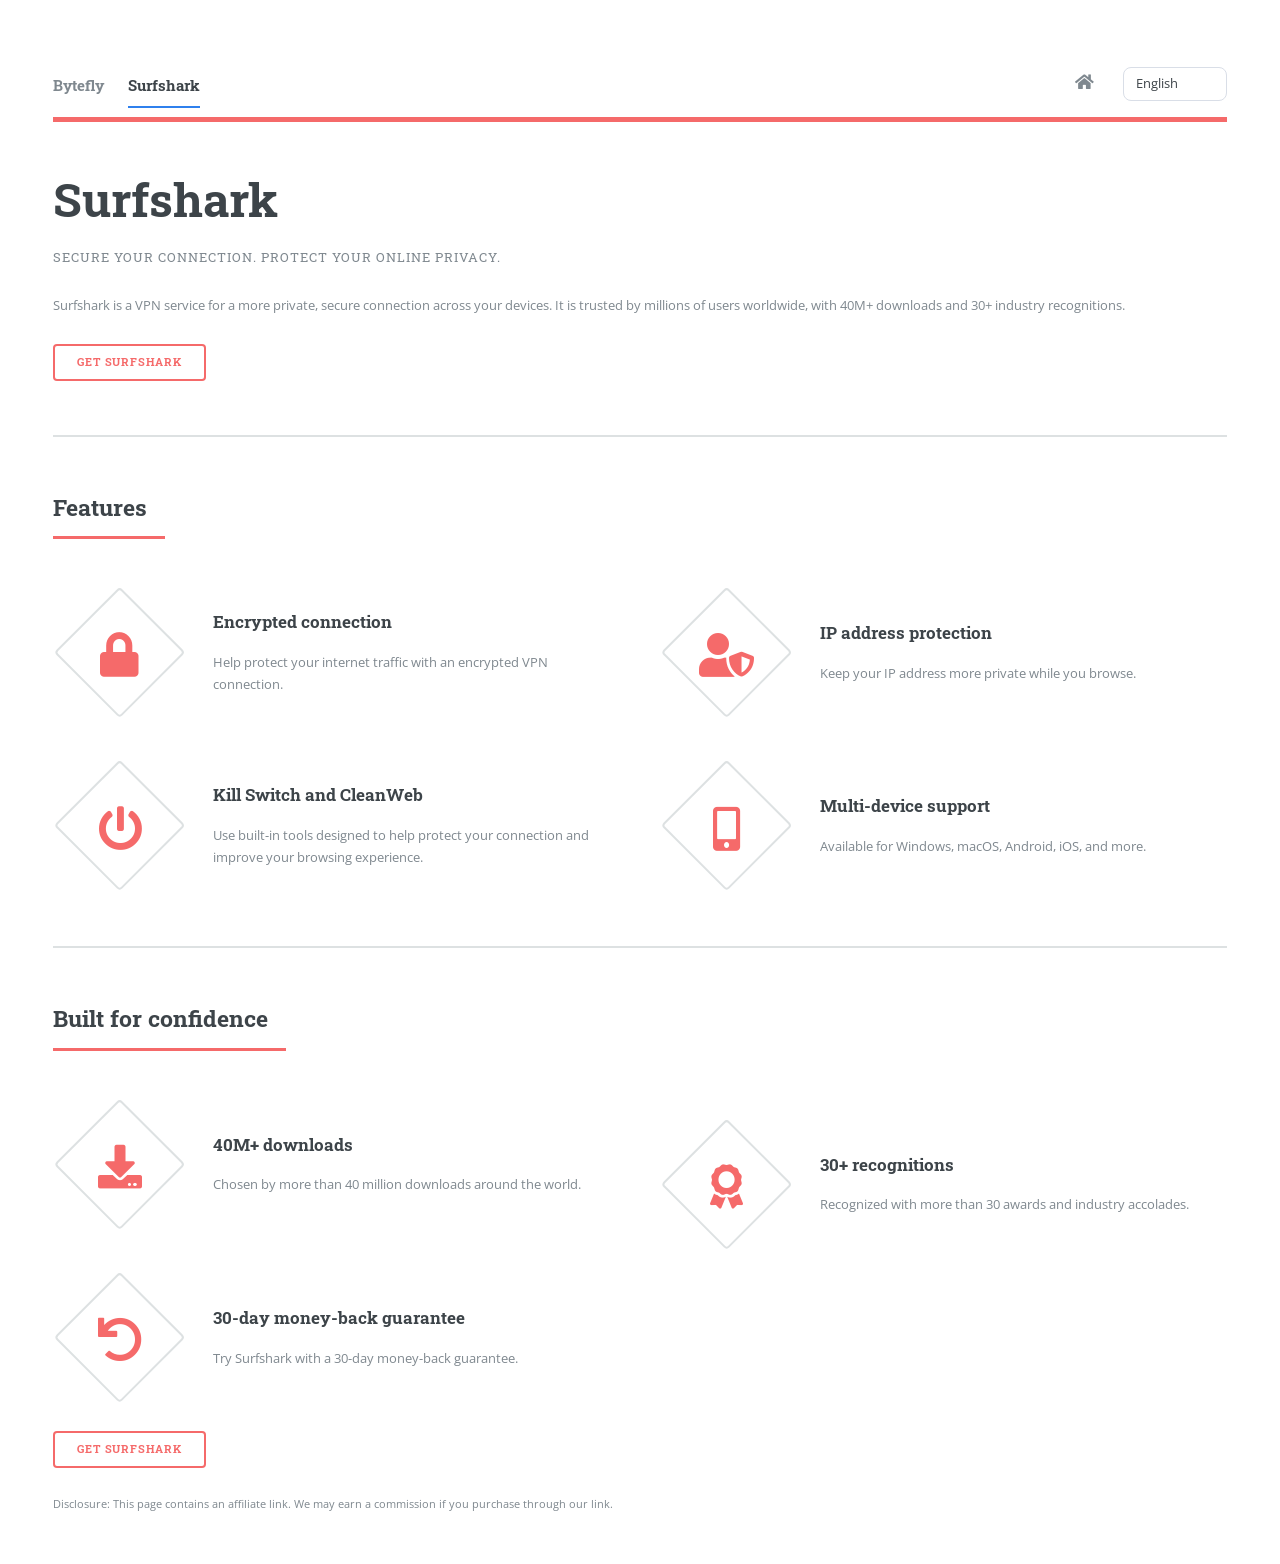
==== commit d9e815bd: "workflow" ====
--- a/en/surfshark/index.html
+++ b/en/surfshark/index.html
@@ -24,11 +24,11 @@
 				<div class="inner">
 					<header id="header">
 						<nav class="site-tabs" aria-label="Site navigation">
-							<a href="../../en.html">Bytefly Accelerator</a>
+							<a href="../../en.html">Bytefly</a>
 							<a href="./" class="active" aria-current="page">Surfshark</a>
 						</nav>
 						<ul class="icons">
-							<li><a href="https://www.an1688.com" class="icon solid fa-home"><span class="label">Official Home</span></a></li>
+							<li><a href="https://www.an1688.com/en" class="icon solid fa-home"><span class="label">Official Home</span></a></li>
 							<li class="lang-switch">
 								<select id="langSelect" aria-label="Select language">
 									<option value="../../surfshark/">中文</option>
